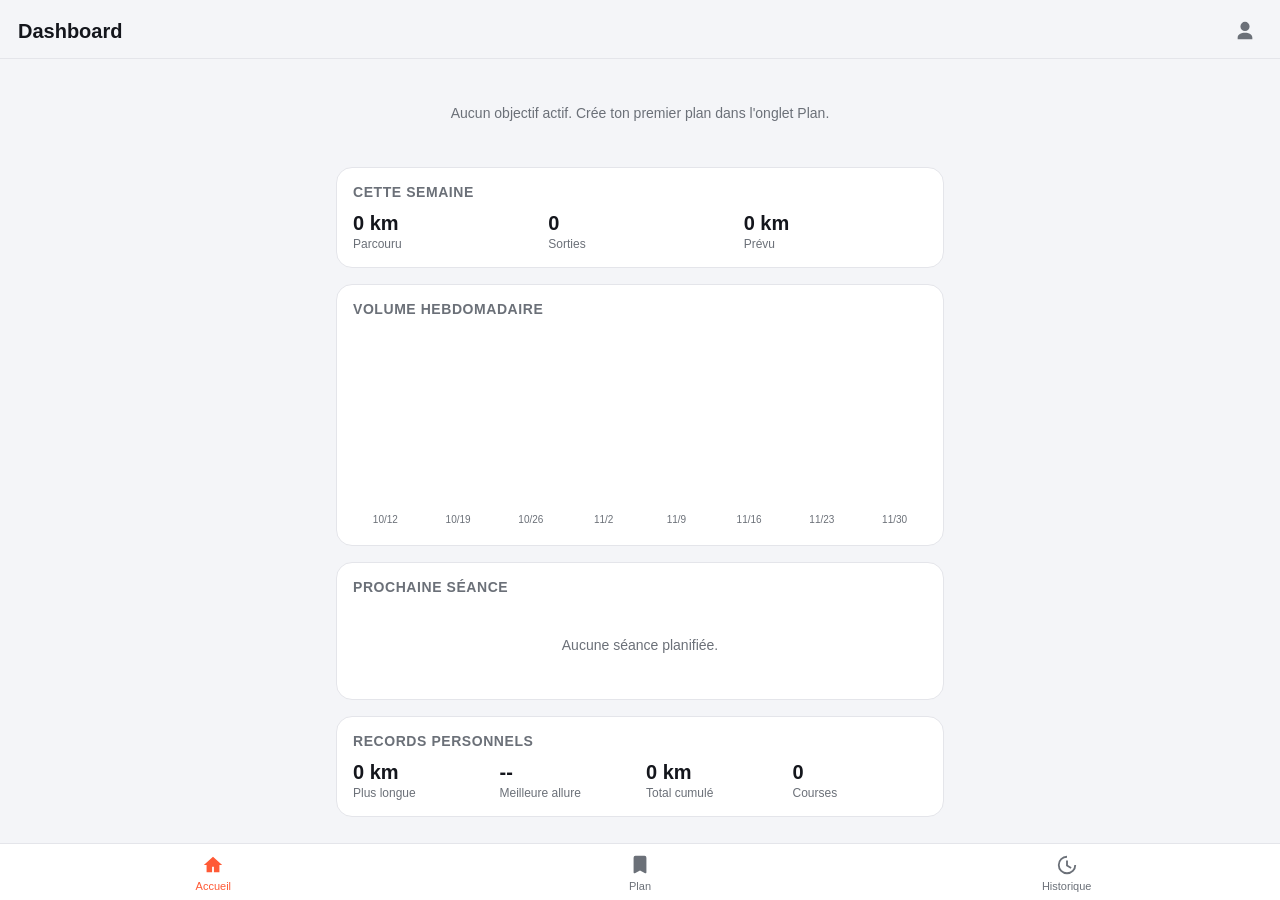
==== running/index.html @ a2e4e233 "Switch pace zones to Zone 1-5, safer periodization, Paris cues Rename the E/M/T/I/R pace labels to a" ====
<!DOCTYPE html>
<html lang="fr">
<head>
<meta charset="UTF-8">
<meta name="viewport" content="width=device-width, initial-scale=1, viewport-fit=cover">
<title>RunPlan</title>
<meta name="theme-color" content="#FF5A36">
<meta name="description" content="Plan d'entraînement et historique de course à pied, privé et hors ligne.">
<link rel="manifest" href="manifest.json">
<link rel="icon" href="icons/icon-192.png">
<link rel="apple-touch-icon" href="icons/icon-192.png">
<meta name="apple-mobile-web-app-capable" content="yes">
<meta name="apple-mobile-web-app-status-bar-style" content="black-translucent">
<meta name="apple-mobile-web-app-title" content="RunPlan">
<link rel="stylesheet" href="css/style.css">
</head>
<body>

<header class="topbar">
  <span class="brand">
    <svg class="brand-logo" viewBox="0 0 24 24" width="22" height="22" aria-hidden="true">
      <circle cx="12" cy="12" r="9" fill="none" stroke="currentColor" stroke-width="2"></circle>
      <path d="M12 12 L12 6" stroke="currentColor" stroke-width="2" stroke-linecap="round"></path>
      <path d="M12 12 L16.5 9.5" stroke="currentColor" stroke-width="2" stroke-linecap="round"></path>
    </svg>
    RunPlan
  </span>
  <h1 id="view-title">Dashboard</h1>
  <button class="icon-btn" id="btn-profile" aria-label="Mon profil coureur">
    <svg viewBox="0 0 24 24" width="22" height="22"><path fill="currentColor" d="M12 12a5 5 0 1 0 0-10 5 5 0 0 0 0 10zm0 2c-4.4 0-8 2.2-8 5v2h16v-2c0-2.8-3.6-5-8-5z"/></svg>
  </button>
</header>

<main id="app">

  <!-- DASHBOARD -->
  <section class="view" id="view-dashboard" data-view="dashboard">
    <div class="card-grid" id="goals-countdown"></div>

    <div class="card">
      <h2>Cette semaine</h2>
      <div class="stat-row" id="week-stats"></div>
    </div>

    <div class="card">
      <h2>Volume hebdomadaire</h2>
      <canvas id="week-chart" width="600" height="220" role="img" aria-label="Graphique du volume de course des 8 dernières semaines"></canvas>
    </div>

    <div class="card">
      <h2>Prochaine séance</h2>
      <div id="next-session">Aucune séance planifiée.</div>
    </div>

    <div class="card">
      <h2>Records personnels</h2>
      <div class="stat-row" id="personal-records"></div>
    </div>
  </section>

  <!-- PLAN -->
  <section class="view" id="view-plan" data-view="plan" hidden>
    <div class="section-actions">
      <button class="btn btn-primary" id="btn-new-goal">+ Nouvel objectif</button>
    </div>
    <div id="goals-list"></div>
  </section>

  <!-- HISTORIQUE -->
  <section class="view" id="view-history" data-view="history" hidden>
    <div class="card">
      <h2>Statistiques globales</h2>
      <div class="stat-row" id="global-stats"></div>
    </div>
    <div class="section-actions">
      <button class="btn btn-primary" id="btn-new-run">+ Ajouter une course</button>
    </div>
    <div id="runs-list"></div>
  </section>

</main>

<nav class="tabbar">
  <button class="tab-btn active" data-view="dashboard" aria-label="Dashboard">
    <svg viewBox="0 0 24 24" width="22" height="22"><path fill="currentColor" d="M12 3 2 12h3v8h6v-6h2v6h6v-8h3z"/></svg>
    <span>Accueil</span>
  </button>
  <button class="tab-btn" data-view="plan" aria-label="Plan d'entraînement">
    <svg viewBox="0 0 24 24" width="22" height="22"><path fill="currentColor" d="M7 2h10a2 2 0 0 1 2 2v16a1 1 0 0 1-1.45.9L12 18l-5.55 2.9A1 1 0 0 1 5 20V4a2 2 0 0 1 2-2z"/></svg>
    <span>Plan</span>
  </button>
  <button class="tab-btn" data-view="history" aria-label="Historique">
    <svg viewBox="0 0 24 24" width="22" height="22"><path fill="currentColor" d="M12 2a10 10 0 1 0 10 10h-2a8 8 0 1 1-8-8V2z"/><path fill="currentColor" d="M12 3v2a7 7 0 1 1-7 7H3a9 9 0 1 0 9-9z" opacity="0"/><path fill="currentColor" d="M13 7h-2v6l5 3 1-1.6-4-2.4z"/></svg>
    <span>Historique</span>
  </button>
</nav>

<!-- GOAL FORM DIALOG -->
<dialog id="dlg-goal">
  <form method="dialog" id="form-goal" class="dlg-form">
    <h2>Nouvel objectif</h2>
    <label>Nom de l'objectif
      <input type="text" id="goal-name" placeholder="Ex: 10km de la ville" required>
    </label>
    <label>Type de course
      <select id="goal-sport">
        <option value="route">Route</option>
        <option value="trail">Trail</option>
      </select>
    </label>
    <label>Distance de la course (km)
      <input type="number" id="goal-distance" min="1" step="any" required>
    </label>
    <div class="field-group" id="goal-trail-fields" hidden>
      <label>D+ dénivelé positif (m)
        <input type="number" id="goal-elevation-gain" min="0" step="1">
      </label>
      <label>D- dénivelé négatif (m, optionnel)
        <input type="number" id="goal-elevation-loss" min="0" step="1">
      </label>
    </div>
    <label>Date de la course
      <input type="date" id="goal-date" required>
    </label>
    <label>Temps objectif (optionnel)
      <input type="text" id="goal-target-time" placeholder="hh:mm:ss ou mm:ss">
    </label>
    <label>Séances par semaine
      <select id="goal-sessions">
        <option value="1">1</option>
        <option value="2">2</option>
        <option value="3" selected>3</option>
      </select>
    </label>
    <div class="dlg-actions">
      <button type="button" class="btn btn-ghost" data-close>Annuler</button>
      <button type="submit" class="btn btn-primary">Créer le plan</button>
    </div>
  </form>
</dialog>

<!-- SESSION DONE FORM DIALOG -->
<dialog id="dlg-session-done">
  <form method="dialog" id="form-session-done" class="dlg-form">
    <h2>Séance réalisée</h2>
    <p class="dlg-hint" id="session-done-target"></p>
    <input type="hidden" id="done-session-id">
    <label>Distance réelle (km)
      <input type="number" id="done-distance" min="0" step="any" required>
    </label>
    <label>Durée réelle (minutes)
      <input type="number" id="done-duration" min="0" step="1" required>
    </label>
    <label>Notes (optionnel)
      <textarea id="done-notes" rows="2"></textarea>
    </label>
    <div class="dlg-actions">
      <button type="button" class="btn btn-ghost" data-close>Annuler</button>
      <button type="submit" class="btn btn-primary">Enregistrer</button>
    </div>
  </form>
</dialog>

<!-- RUN FORM DIALOG -->
<dialog id="dlg-run">
  <form method="dialog" id="form-run" class="dlg-form">
    <h2 id="run-dlg-title">Ajouter une course</h2>
    <input type="hidden" id="run-id">
    <label>Date
      <input type="date" id="run-date" required>
    </label>
    <label>Type de séance
      <select id="run-type">
        <option>Endurance fondamentale</option>
        <option>Fractionné</option>
        <option>Seuil</option>
        <option>Côtes</option>
        <option>Sortie longue</option>
        <option>Activation</option>
        <option>Récupération</option>
        <option>Course</option>
      </select>
    </label>
    <label>Distance (km)
      <input type="number" id="run-distance" min="0" step="any" required>
    </label>
    <label>Durée (minutes)
      <input type="number" id="run-duration" min="0" step="1" required>
    </label>
    <label>Dénivelé (m, optionnel)
      <input type="number" id="run-elevation" min="0" step="1">
    </label>
    <label class="checkbox-label" id="run-ref-row" hidden>
      <input type="checkbox" id="run-is-ref" checked>
      <span id="run-ref-label">Utiliser comme nouveau temps de référence</span>
    </label>
    <label>Notes (optionnel)
      <textarea id="run-notes" rows="2"></textarea>
    </label>
    <div class="dlg-actions">
      <button type="button" class="btn btn-danger" id="btn-delete-run" hidden>Supprimer</button>
      <button type="button" class="btn btn-ghost" data-close>Annuler</button>
      <button type="submit" class="btn btn-primary">Enregistrer</button>
    </div>
  </form>
</dialog>

<!-- PROFILE DIALOG -->
<dialog id="dlg-profile">
  <form method="dialog" id="form-profile" class="dlg-form">
    <h2>Mon profil coureur</h2>
    <p class="dlg-hint">Tes temps de référence servent à calculer tes allures d'entraînement (méthode équivalence de performance).</p>
    <label>1 km
      <input type="text" id="ref-1k" placeholder="mm:ss">
    </label>
    <label>5 km
      <input type="text" id="ref-5k" placeholder="mm:ss">
    </label>
    <label>10 km
      <input type="text" id="ref-10k" placeholder="mm:ss">
    </label>
    <label>Semi-marathon
      <input type="text" id="ref-semi" placeholder="hh:mm:ss">
    </label>

    <div id="zones-computed" class="zones-grid"></div>

    <label class="checkbox-label">
      <input type="checkbox" id="zones-manual-toggle">
      Définir mes allures manuellement
    </label>

    <div class="field-group" id="zones-manual-fields" hidden>
      <label>Zone 1 · Récupération
        <input type="text" id="zone-1" placeholder="mm:ss/km">
      </label>
      <label>Zone 2 · Fondamentale
        <input type="text" id="zone-2" placeholder="mm:ss/km">
      </label>
      <label>Zone 3 · Marathon / Tempo
        <input type="text" id="zone-3" placeholder="mm:ss/km">
      </label>
      <label>Zone 4 · Seuil
        <input type="text" id="zone-4" placeholder="mm:ss/km">
      </label>
      <label>Zone 5 · VMA / Intervalle
        <input type="text" id="zone-5" placeholder="mm:ss/km">
      </label>
      <label>Vitesse (allure 1km, optionnel)
        <input type="text" id="zone-speed" placeholder="mm:ss/km">
      </label>
    </div>

    <div class="dlg-actions">
      <button type="button" class="btn btn-ghost" data-close>Annuler</button>
      <button type="submit" class="btn btn-primary">Enregistrer</button>
    </div>
  </form>
</dialog>

<script src="js/app.js"></script>
</body>
</html>
---- running/css/style.css ----
:root {
  --accent-1: #FF5A36;
  --accent-2: #F72585;
  --accent-grad: linear-gradient(135deg, var(--accent-1), var(--accent-2));
  --bg: #f4f5f8;
  --bg-elevated: #ffffff;
  --text: #14161c;
  --text-muted: #6b7078;
  --border: #e4e5ea;
  --danger: #e5484d;
  --success: #2fb36a;
  --radius: 16px;
  --safe-bottom: env(safe-area-inset-bottom, 0px);
}

@media (prefers-color-scheme: dark) {
  :root {
    --bg: #111318;
    --bg-elevated: #1b1e26;
    --text: #f2f3f5;
    --text-muted: #9298a5;
    --border: #2a2d37;
  }
}

* { box-sizing: border-box; }

html, body {
  margin: 0;
  padding: 0;
  background: var(--bg);
  color: var(--text);
  font-family: -apple-system, BlinkMacSystemFont, "Segoe UI", Roboto, Helvetica, Arial, sans-serif;
  -webkit-tap-highlight-color: transparent;
}

body {
  padding-bottom: calc(64px + var(--safe-bottom));
  min-height: 100vh;
}

h1, h2, h3 { margin: 0; }

.topbar {
  position: sticky;
  top: 0;
  z-index: 5;
  display: flex;
  align-items: center;
  gap: 10px;
  padding: 14px 18px calc(10px + env(safe-area-inset-top, 0px));
  padding-top: max(14px, env(safe-area-inset-top, 0px));
  background: var(--bg);
  border-bottom: 1px solid var(--border);
}

.topbar .brand {
  display: none;
}

.topbar h1 {
  font-size: 20px;
  font-weight: 700;
}

.topbar .brand-logo { display: none; }

.icon-btn {
  margin-left: auto;
  background: none;
  border: none;
  color: var(--text-muted);
  cursor: pointer;
  padding: 6px;
  display: flex;
}

#app {
  max-width: 640px;
  margin: 0 auto;
  padding: 16px;
  display: flex;
  flex-direction: column;
  gap: 16px;
}

.view { display: flex; flex-direction: column; gap: 16px; }
.view[hidden] { display: none; }

.card {
  background: var(--bg-elevated);
  border: 1px solid var(--border);
  border-radius: var(--radius);
  padding: 16px;
}

.card h2 {
  font-size: 14px;
  text-transform: uppercase;
  letter-spacing: 0.04em;
  color: var(--text-muted);
  margin-bottom: 12px;
}

.card-grid {
  display: grid;
  grid-template-columns: 1fr;
  gap: 12px;
}

.goal-countdown {
  border-radius: var(--radius);
  padding: 16px;
  background: var(--accent-grad);
  color: #fff;
  position: relative;
  overflow: hidden;
}

.goal-countdown .g-name {
  font-weight: 700;
  font-size: 15px;
  opacity: 0.95;
}

.goal-countdown .g-days {
  font-size: 34px;
  font-weight: 800;
  line-height: 1.15;
  margin-top: 4px;
}

.goal-countdown .g-meta {
  font-size: 13px;
  opacity: 0.85;
  margin-top: 4px;
}

.stat-row {
  display: grid;
  grid-template-columns: repeat(auto-fit, minmax(90px, 1fr));
  gap: 12px;
}

.stat {
  display: flex;
  flex-direction: column;
  gap: 2px;
}

.stat .stat-value {
  font-size: 20px;
  font-weight: 700;
}

.stat .stat-label {
  font-size: 12px;
  color: var(--text-muted);
}

#week-chart {
  width: 100%;
  height: auto;
  display: block;
}

.section-actions {
  display: flex;
  justify-content: flex-end;
}

.btn {
  border: none;
  border-radius: 999px;
  padding: 10px 18px;
  font-size: 14px;
  font-weight: 600;
  cursor: pointer;
  font-family: inherit;
}

.btn-primary {
  background: var(--accent-grad);
  color: #fff;
}

.btn-ghost {
  background: transparent;
  color: var(--text-muted);
}

.btn-danger {
  background: transparent;
  color: var(--danger);
  margin-right: auto;
}

.btn-small {
  padding: 6px 12px;
  font-size: 13px;
}

.tabbar {
  position: fixed;
  left: 0;
  right: 0;
  bottom: 0;
  z-index: 10;
  display: flex;
  background: var(--bg-elevated);
  border-top: 1px solid var(--border);
  padding-bottom: var(--safe-bottom);
}

.tab-btn {
  flex: 1;
  display: flex;
  flex-direction: column;
  align-items: center;
  gap: 4px;
  padding: 10px 0 8px;
  background: none;
  border: none;
  color: var(--text-muted);
  font-family: inherit;
  font-size: 11px;
  cursor: pointer;
}

.tab-btn.active {
  color: var(--accent-1);
}

/* Goal cards in Plan view */
.goal-card {
  background: var(--bg-elevated);
  border: 1px solid var(--border);
  border-radius: var(--radius);
  padding: 16px;
  margin-bottom: 14px;
}

.goal-card-head {
  display: flex;
  justify-content: space-between;
  align-items: flex-start;
  gap: 8px;
}

.goal-card-head h3 { font-size: 16px; display: inline; }
.goal-card-head .g-sub { font-size: 13px; color: var(--text-muted); margin-top: 4px; }

.sport-badge {
  display: inline-block;
  font-size: 11px;
  font-weight: 700;
  padding: 2px 8px;
  border-radius: 999px;
  vertical-align: middle;
  margin-left: 6px;
}
.sport-badge.route { background: rgba(255, 90, 54, 0.15); color: var(--accent-1); }
.sport-badge.trail { background: rgba(47, 179, 106, 0.15); color: var(--success); }

.goal-warning {
  background: rgba(229, 72, 77, 0.12);
  color: var(--danger);
  padding: 8px 12px;
  border-radius: 10px;
  font-size: 13px;
  margin-top: 12px;
}

.session-detail {
  font-size: 12px;
  color: var(--text-muted);
  margin-top: 4px;
  line-height: 1.45;
}

.week-block {
  margin-top: 14px;
  border-top: 1px solid var(--border);
  padding-top: 10px;
}

.week-block h4 {
  font-size: 12px;
  color: var(--text-muted);
  text-transform: uppercase;
  letter-spacing: 0.04em;
  margin: 0 0 8px;
}

.session-item {
  display: flex;
  align-items: center;
  gap: 10px;
  padding: 10px 0;
  border-bottom: 1px solid var(--border);
}

.session-item:last-child { border-bottom: none; }

.session-check {
  width: 26px;
  height: 26px;
  min-width: 26px;
  border-radius: 50%;
  border: 2px solid var(--border);
  background: none;
  cursor: pointer;
  display: flex;
  align-items: center;
  justify-content: center;
  color: transparent;
  font-size: 14px;
}

.session-check.done {
  background: var(--success);
  border-color: var(--success);
  color: #fff;
}

.session-check.overdue {
  border-color: var(--danger);
}

.session-body { flex: 1; min-width: 0; }

.session-type {
  font-weight: 600;
  font-size: 14px;
}

.session-meta {
  font-size: 12px;
  color: var(--text-muted);
}

.session-delta {
  font-size: 12px;
  margin-top: 2px;
}

.session-delta.pos { color: var(--success); }
.session-delta.neg { color: var(--danger); }

/* Runs list */
.run-item {
  background: var(--bg-elevated);
  border: 1px solid var(--border);
  border-radius: var(--radius);
  padding: 14px 16px;
  margin-bottom: 10px;
  display: flex;
  justify-content: space-between;
  align-items: center;
  gap: 10px;
  cursor: pointer;
}

.run-item .r-left .r-type { font-weight: 600; font-size: 14px; }
.run-item .r-left .r-date { font-size: 12px; color: var(--text-muted); }
.run-item .r-right { text-align: right; }
.run-item .r-right .r-distance { font-weight: 700; }
.run-item .r-right .r-pace { font-size: 12px; color: var(--text-muted); }

.empty-state {
  text-align: center;
  color: var(--text-muted);
  padding: 30px 10px;
  font-size: 14px;
}

/* Dialogs */
dialog {
  border: none;
  border-radius: var(--radius) var(--radius) 0 0;
  padding: 0;
  width: 100%;
  max-width: 480px;
  margin: auto auto 0;
  background: var(--bg-elevated);
  color: var(--text);
}

dialog::backdrop {
  background: rgba(0,0,0,0.5);
}

@media (min-width: 560px) {
  dialog {
    border-radius: var(--radius);
    margin: auto;
  }
}

.dlg-form {
  display: flex;
  flex-direction: column;
  gap: 12px;
  padding: 20px;
  padding-bottom: calc(20px + var(--safe-bottom));
  max-height: 85vh;
  overflow-y: auto;
}

.dlg-form label {
  display: flex;
  flex-direction: column;
  gap: 6px;
  font-size: 13px;
  color: var(--text-muted);
}

.dlg-form input, .dlg-form select, .dlg-form textarea {
  font-family: inherit;
  font-size: 15px;
  padding: 10px 12px;
  border-radius: 10px;
  border: 1px solid var(--border);
  background: var(--bg);
  color: var(--text);
}

.dlg-hint {
  font-size: 13px;
  color: var(--text-muted);
  margin: -6px 0 0;
}

.field-group {
  display: flex;
  flex-direction: column;
  gap: 12px;
}

.zones-grid {
  display: flex;
  flex-direction: column;
  gap: 6px;
  background: var(--bg);
  border: 1px solid var(--border);
  border-radius: 10px;
  padding: 10px 12px;
}

.zone-row {
  display: flex;
  justify-content: space-between;
  font-size: 13px;
}

.zone-row strong { color: var(--accent-1); }

.checkbox-label {
  flex-direction: row !important;
  align-items: center;
  gap: 8px !important;
  font-size: 14px !important;
  color: var(--text) !important;
}

.checkbox-label input { width: auto; }

.dlg-actions {
  display: flex;
  gap: 10px;
  justify-content: flex-end;
  margin-top: 6px;
}
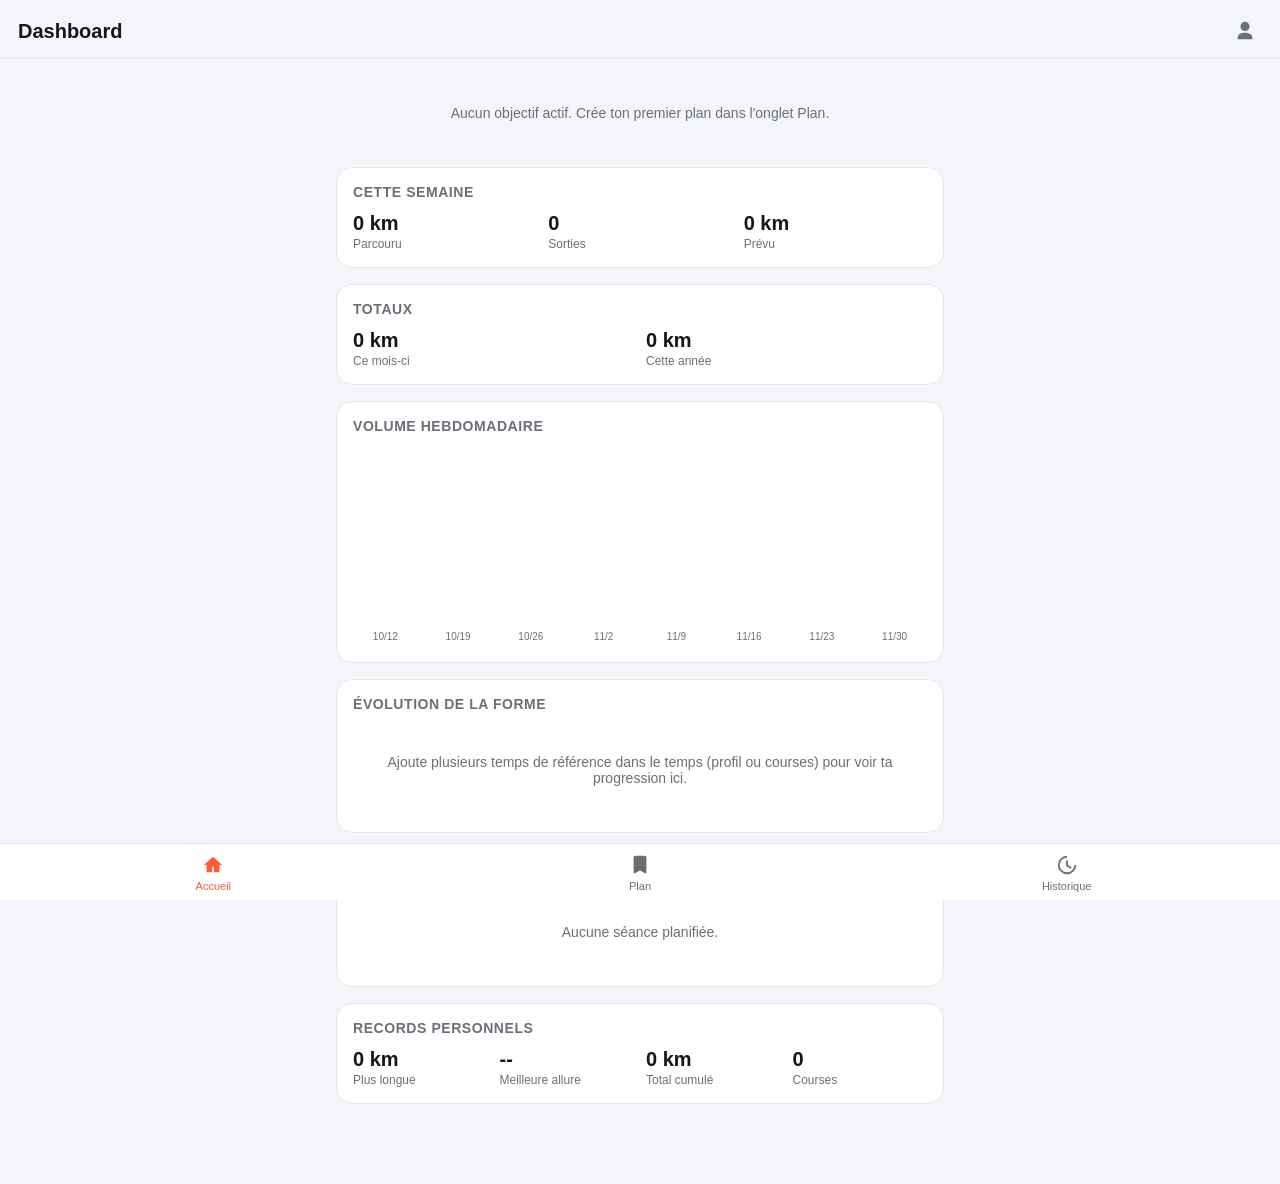
==== commit 5e873613: "Overhaul dashboard, add runner level to periodization Dashboard: each active goal now shows a progre" ====
--- a/running/index.html
+++ b/running/index.html
@@ -43,13 +43,24 @@
     </div>
 
     <div class="card">
+      <h2>Totaux</h2>
+      <div class="stat-row" id="totals-stats"></div>
+    </div>
+
+    <div class="card">
       <h2>Volume hebdomadaire</h2>
       <canvas id="week-chart" width="600" height="220" role="img" aria-label="Graphique du volume de course des 8 dernières semaines"></canvas>
     </div>
 
     <div class="card">
-      <h2>Prochaine séance</h2>
-      <div id="next-session">Aucune séance planifiée.</div>
+      <h2>Évolution de la forme</h2>
+      <canvas id="trend-chart" width="600" height="160" role="img" aria-label="Évolution de l'allure seuil dans le temps"></canvas>
+      <div id="trend-empty" class="empty-state" hidden>Ajoute plusieurs temps de référence dans le temps (profil ou courses) pour voir ta progression ici.</div>
+    </div>
+
+    <div class="card">
+      <h2>Semaine à venir</h2>
+      <div id="upcoming-week">Aucune séance planifiée.</div>
     </div>
 
     <div class="card">
@@ -209,6 +220,14 @@
 <dialog id="dlg-profile">
   <form method="dialog" id="form-profile" class="dlg-form">
     <h2>Mon profil coureur</h2>
+    <label>Niveau
+      <select id="profile-level">
+        <option value="debutant">Débutant</option>
+        <option value="intermediaire" selected>Intermédiaire</option>
+        <option value="confirme">Confirmé</option>
+      </select>
+    </label>
+    <p class="dlg-hint">Ton niveau ajuste la prudence de la progression (hausse de volume, fréquence des semaines de récupération, plafond de la plus longue sortie).</p>
     <p class="dlg-hint">Tes temps de référence servent à calculer tes allures d'entraînement (méthode équivalence de performance).</p>
     <label>1 km
       <input type="text" id="ref-1k" placeholder="mm:ss">
--- a/running/css/style.css
+++ b/running/css/style.css
@@ -158,10 +158,27 @@
   color: var(--text-muted);
 }
 
-#week-chart {
+#week-chart, #trend-chart {
   width: 100%;
   height: auto;
   display: block;
+}
+#trend-chart[hidden] {
+  display: none;
+}
+
+.goal-progress-bar {
+  height: 6px;
+  border-radius: 999px;
+  background: rgba(255, 255, 255, 0.3);
+  overflow: hidden;
+  margin-top: 10px;
+}
+
+.goal-progress-fill {
+  height: 100%;
+  background: #fff;
+  border-radius: 999px;
 }
 
 .section-actions {
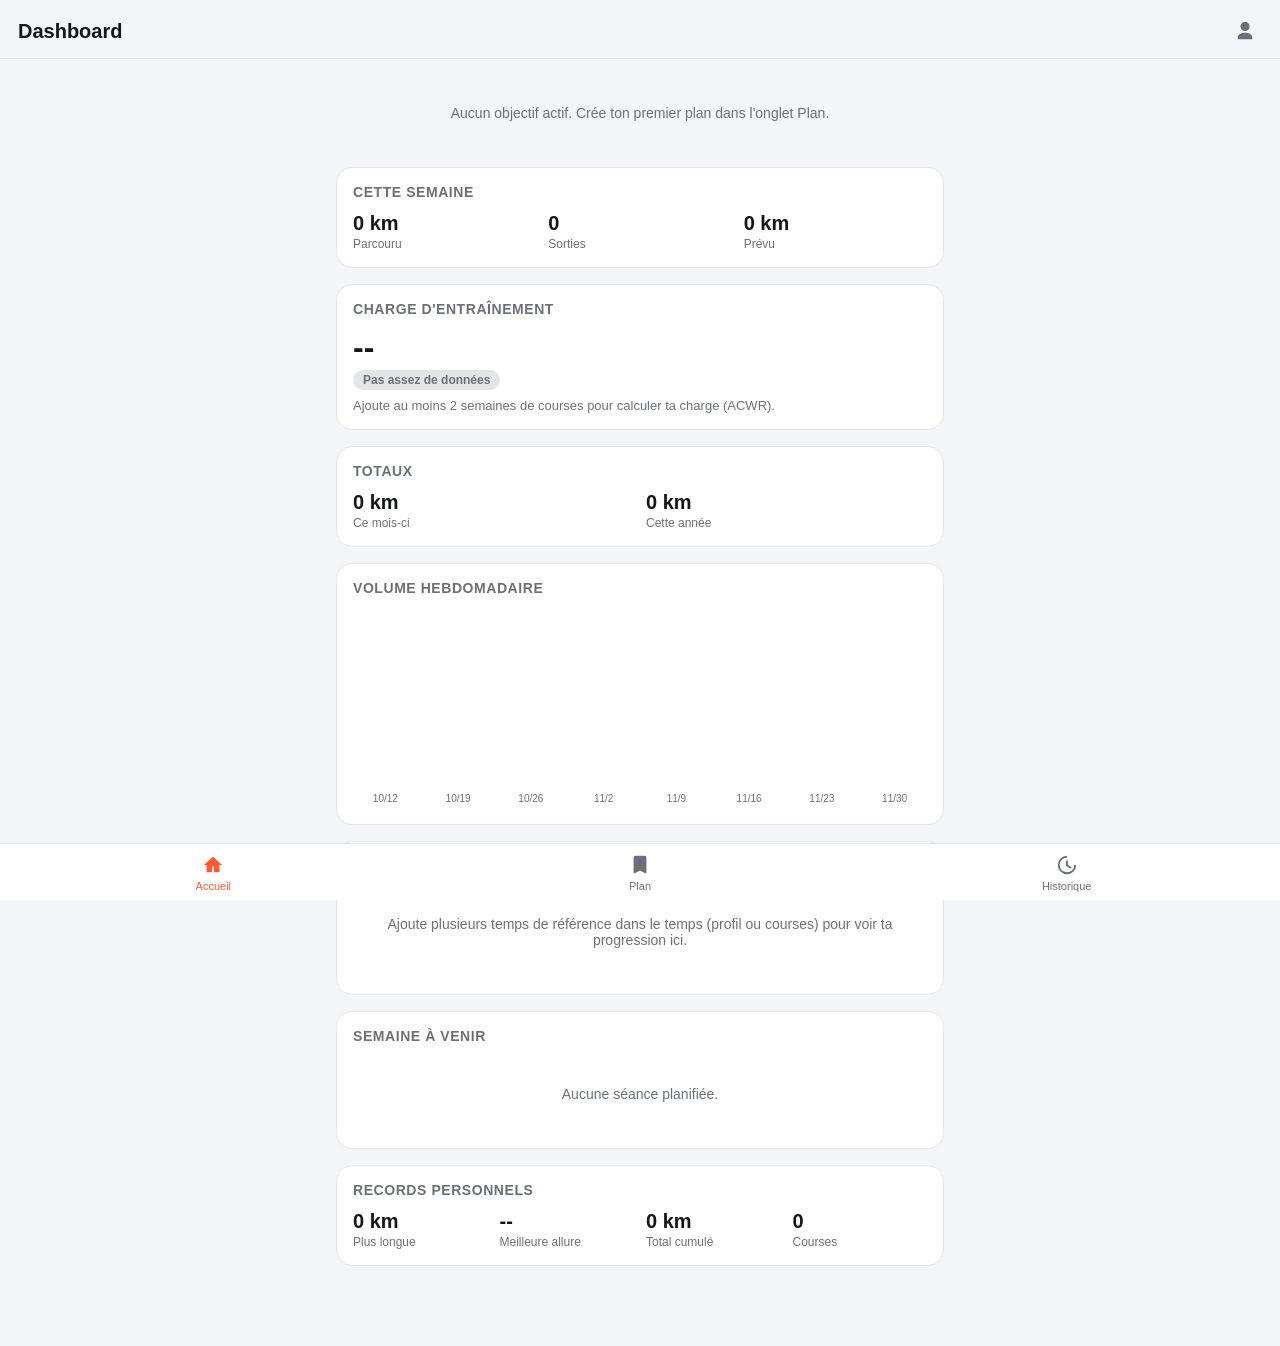
==== commit 383dc504: "Rebuild plan generator around real periodization methodology Replaces the flat progressive-plus-tape" ====
--- a/running/index.html
+++ b/running/index.html
@@ -43,6 +43,11 @@
     </div>
 
     <div class="card">
+      <h2>Charge d'entraînement</h2>
+      <div id="acwr-display"></div>
+    </div>
+
+    <div class="card">
       <h2>Totaux</h2>
       <div class="stat-row" id="totals-stats"></div>
     </div>
@@ -183,8 +188,11 @@
     <label>Type de séance
       <select id="run-type">
         <option>Endurance fondamentale</option>
+        <option>VMA courte</option>
+        <option>VMA longue</option>
         <option>Fractionné</option>
         <option>Seuil</option>
+        <option>Allure spécifique</option>
         <option>Côtes</option>
         <option>Sortie longue</option>
         <option>Activation</option>
--- a/running/css/style.css
+++ b/running/css/style.css
@@ -279,6 +279,26 @@
 .sport-badge.route { background: rgba(255, 90, 54, 0.15); color: var(--accent-1); }
 .sport-badge.trail { background: rgba(47, 179, 106, 0.15); color: var(--success); }
 
+.acwr-value {
+  font-size: 32px;
+  font-weight: 800;
+}
+
+.acwr-status {
+  display: inline-block;
+  font-size: 12px;
+  font-weight: 700;
+  padding: 3px 10px;
+  border-radius: 999px;
+  margin-top: 4px;
+}
+
+.acwr-insuffisant { background: rgba(107, 114, 128, 0.18); color: var(--text-muted); }
+.acwr-sous-charge { background: rgba(59, 130, 246, 0.15); color: #3b82f6; }
+.acwr-optimale { background: rgba(47, 179, 106, 0.15); color: var(--success); }
+.acwr-vigilance { background: rgba(255, 159, 28, 0.18); color: #d97706; }
+.acwr-risque { background: rgba(229, 72, 77, 0.15); color: var(--danger); }
+
 .goal-warning {
   background: rgba(229, 72, 77, 0.12);
   color: var(--danger);
@@ -307,7 +327,24 @@
   text-transform: uppercase;
   letter-spacing: 0.04em;
   margin: 0 0 8px;
-}
+  display: flex;
+  align-items: center;
+  gap: 8px;
+}
+
+.phase-badge {
+  font-size: 10px;
+  font-weight: 700;
+  padding: 2px 8px;
+  border-radius: 999px;
+  text-transform: none;
+  letter-spacing: normal;
+}
+
+.phase-base { background: rgba(107, 114, 128, 0.18); color: var(--text-muted); }
+.phase-dev { background: rgba(255, 90, 54, 0.15); color: var(--accent-1); }
+.phase-peak { background: rgba(247, 37, 133, 0.15); color: var(--accent-2); }
+.phase-taper { background: rgba(47, 179, 106, 0.15); color: var(--success); }
 
 .session-item {
   display: flex;
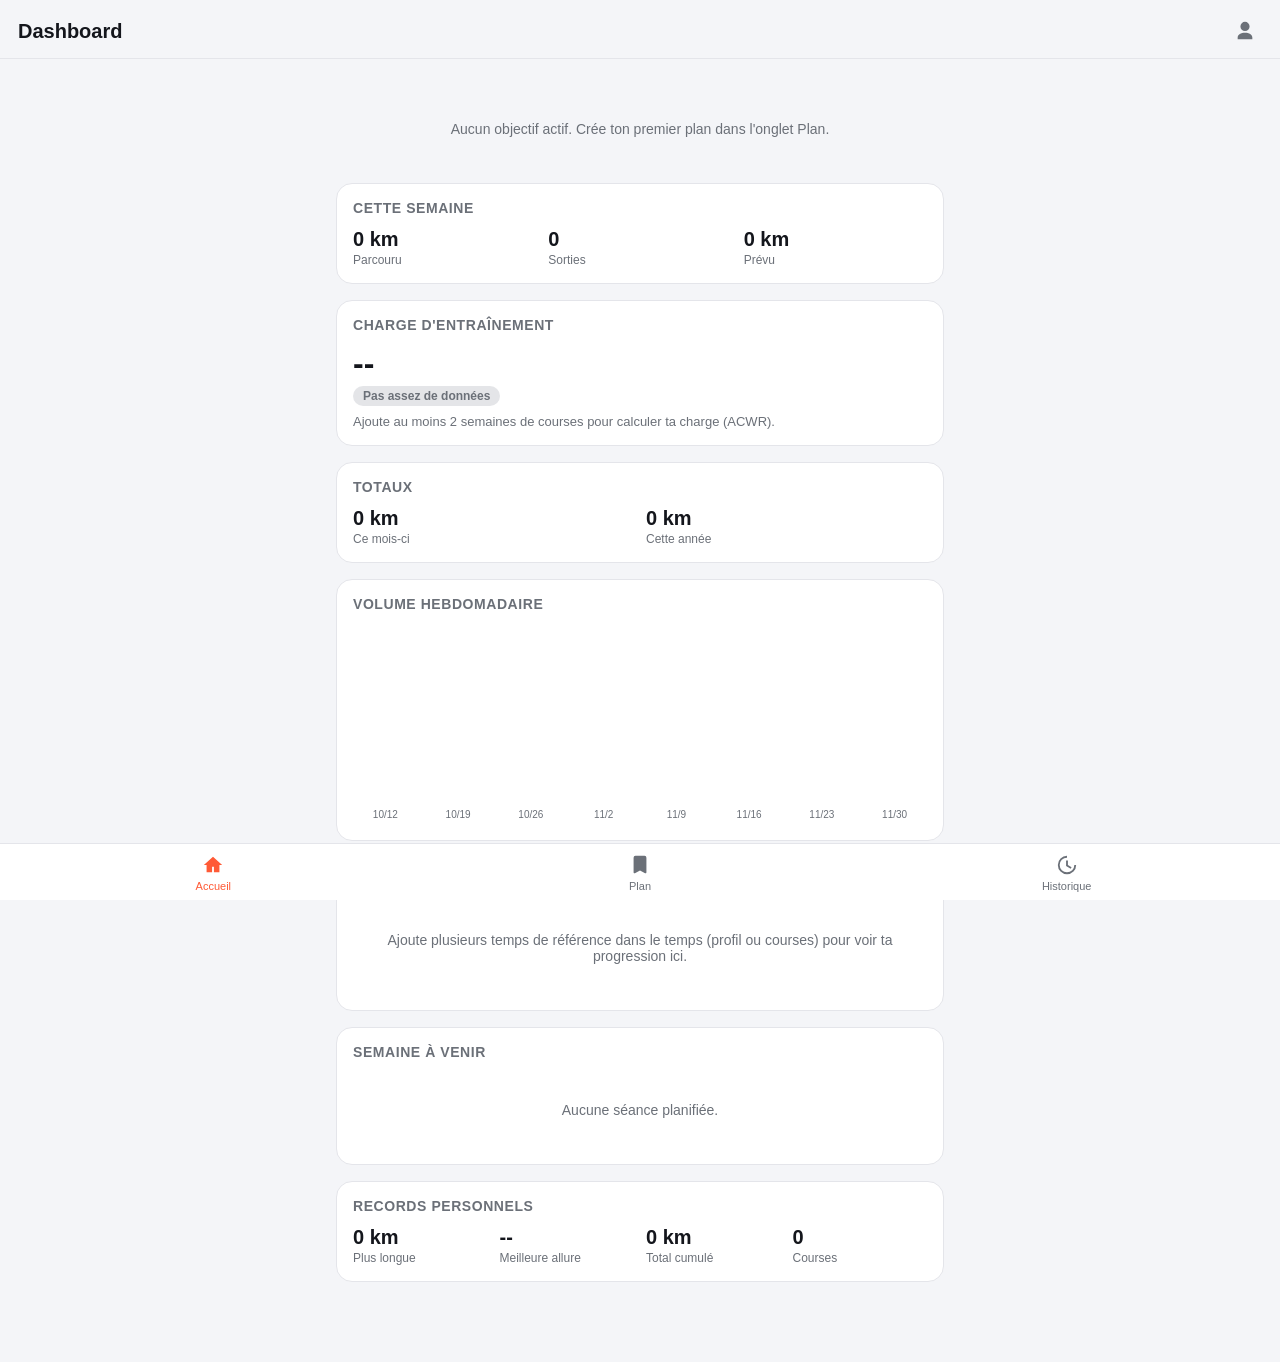
==== commit af87fada: "Let goals pick a start date and custom training days; add day-of banner Replaces the fixed "sessions" ====
--- a/running/index.html
+++ b/running/index.html
@@ -35,6 +35,7 @@
 
   <!-- DASHBOARD -->
   <section class="view" id="view-dashboard" data-view="dashboard">
+    <div id="today-banner-slot"></div>
     <div class="card-grid" id="goals-countdown"></div>
 
     <div class="card">
@@ -141,13 +142,19 @@
     <label>Temps objectif (optionnel)
       <input type="text" id="goal-target-time" placeholder="hh:mm:ss ou mm:ss">
     </label>
-    <label>Séances par semaine
-      <select id="goal-sessions">
-        <option value="1">1</option>
-        <option value="2">2</option>
-        <option value="3" selected>3</option>
-      </select>
-    </label>
+    <label>Date de début du plan
+      <input type="date" id="goal-start-date" required>
+    </label>
+    <label style="margin-bottom: -6px;">Jours d'entraînement (3 max)</label>
+    <div class="day-picker" id="day-picker">
+      <button type="button" class="day-btn" data-day="0">L</button>
+      <button type="button" class="day-btn" data-day="1">M</button>
+      <button type="button" class="day-btn" data-day="2">M</button>
+      <button type="button" class="day-btn" data-day="3">J</button>
+      <button type="button" class="day-btn" data-day="4">V</button>
+      <button type="button" class="day-btn" data-day="5">S</button>
+      <button type="button" class="day-btn" data-day="6">D</button>
+    </div>
     <div class="dlg-actions">
       <button type="button" class="btn btn-ghost" data-close>Annuler</button>
       <button type="submit" class="btn btn-primary">Créer le plan</button>
--- a/running/css/style.css
+++ b/running/css/style.css
@@ -485,6 +485,45 @@
   margin: -6px 0 0;
 }
 
+.day-picker {
+  display: flex;
+  gap: 6px;
+}
+
+.day-btn {
+  flex: 1;
+  padding: 10px 0;
+  text-align: center;
+  border-radius: 10px;
+  border: 1px solid var(--border);
+  background: var(--bg);
+  color: var(--text);
+  font-size: 13px;
+  font-weight: 700;
+  font-family: inherit;
+  cursor: pointer;
+}
+
+.day-btn.active {
+  background: var(--accent-grad);
+  color: #fff;
+  border-color: transparent;
+}
+
+.today-banner {
+  border-radius: var(--radius);
+  padding: 14px 16px;
+  background: var(--accent-grad);
+  color: #fff;
+  display: flex;
+  align-items: center;
+  gap: 12px;
+}
+
+.today-banner .tb-icon { font-size: 24px; line-height: 1; }
+.today-banner .tb-title { font-weight: 700; font-size: 14px; }
+.today-banner .tb-meta { font-size: 12px; opacity: 0.9; margin-top: 2px; }
+
 .field-group {
   display: flex;
   flex-direction: column;
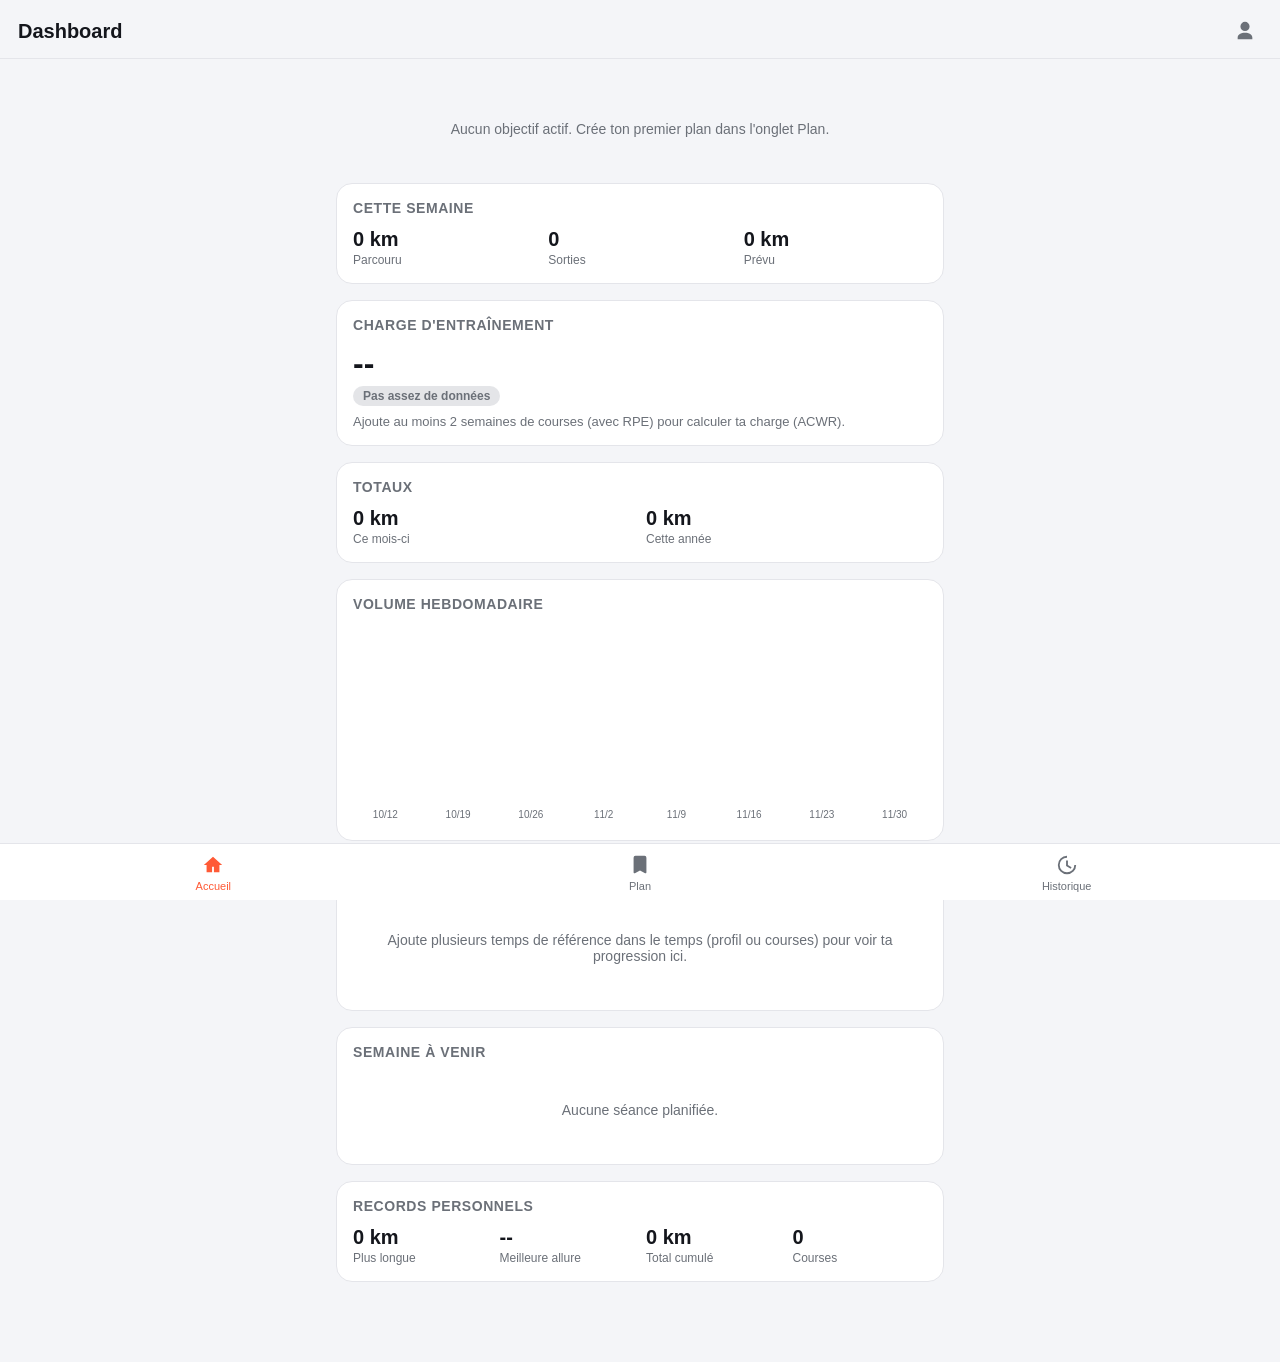
==== commit 12fdf743: "Replace coaching engine with literal VMA-based methodology spec Rewrite the plan generator to follow" ====
--- a/running/index.html
+++ b/running/index.html
@@ -174,6 +174,9 @@
     <label>Durée réelle (minutes)
       <input type="number" id="done-duration" min="0" step="1" required>
     </label>
+    <label>Ressenti d'effort RPE (1-10)
+      <input type="number" id="done-rpe" min="1" max="10" step="1" placeholder="1 = très facile, 10 = maximal">
+    </label>
     <label>Notes (optionnel)
       <textarea id="done-notes" rows="2"></textarea>
     </label>
@@ -195,13 +198,10 @@
     <label>Type de séance
       <select id="run-type">
         <option>Endurance fondamentale</option>
-        <option>VMA courte</option>
-        <option>VMA longue</option>
-        <option>Fractionné</option>
+        <option>VMA</option>
         <option>Seuil</option>
-        <option>Allure spécifique</option>
+        <option>Sortie longue</option>
         <option>Côtes</option>
-        <option>Sortie longue</option>
         <option>Activation</option>
         <option>Récupération</option>
         <option>Course</option>
@@ -213,6 +213,9 @@
     <label>Durée (minutes)
       <input type="number" id="run-duration" min="0" step="1" required>
     </label>
+    <label>Ressenti d'effort RPE (1-10)
+      <input type="number" id="run-rpe" min="1" max="10" step="1" placeholder="1 = très facile, 10 = maximal">
+    </label>
     <label>Dénivelé (m, optionnel)
       <input type="number" id="run-elevation" min="0" step="1">
     </label>
@@ -235,55 +238,25 @@
 <dialog id="dlg-profile">
   <form method="dialog" id="form-profile" class="dlg-form">
     <h2>Mon profil coureur</h2>
-    <label>Niveau
-      <select id="profile-level">
-        <option value="debutant">Débutant</option>
-        <option value="intermediaire" selected>Intermédiaire</option>
-        <option value="confirme">Confirmé</option>
-      </select>
-    </label>
-    <p class="dlg-hint">Ton niveau ajuste la prudence de la progression (hausse de volume, fréquence des semaines de récupération, plafond de la plus longue sortie).</p>
-    <p class="dlg-hint">Tes temps de référence servent à calculer tes allures d'entraînement (méthode équivalence de performance).</p>
-    <label>1 km
-      <input type="text" id="ref-1k" placeholder="mm:ss">
-    </label>
-    <label>5 km
-      <input type="text" id="ref-5k" placeholder="mm:ss">
-    </label>
-    <label>10 km
-      <input type="text" id="ref-10k" placeholder="mm:ss">
-    </label>
-    <label>Semi-marathon
-      <input type="text" id="ref-semi" placeholder="hh:mm:ss">
-    </label>
-
-    <div id="zones-computed" class="zones-grid"></div>
-
-    <label class="checkbox-label">
-      <input type="checkbox" id="zones-manual-toggle">
-      Définir mes allures manuellement
-    </label>
-
-    <div class="field-group" id="zones-manual-fields" hidden>
-      <label>Zone 1 · Récupération
-        <input type="text" id="zone-1" placeholder="mm:ss/km">
-      </label>
-      <label>Zone 2 · Fondamentale
-        <input type="text" id="zone-2" placeholder="mm:ss/km">
-      </label>
-      <label>Zone 3 · Marathon / Tempo
-        <input type="text" id="zone-3" placeholder="mm:ss/km">
-      </label>
-      <label>Zone 4 · Seuil
-        <input type="text" id="zone-4" placeholder="mm:ss/km">
-      </label>
-      <label>Zone 5 · VMA / Intervalle
-        <input type="text" id="zone-5" placeholder="mm:ss/km">
-      </label>
-      <label>Vitesse (allure 1km, optionnel)
-        <input type="text" id="zone-speed" placeholder="mm:ss/km">
-      </label>
-    </div>
+    <p class="dlg-hint">Ta VMA (vitesse maximale aérobie) sert de base au calcul de toutes tes allures d'entraînement. Renseigne-la directement si tu la connais, sinon indique une performance récente pour l'estimer.</p>
+    <label>VMA connue (km/h, optionnel)
+      <input type="number" id="profile-vma" min="0" step="0.1" placeholder="Ex: 16.5">
+    </label>
+    <p class="dlg-hint">Performance récente (utilisée si la VMA n'est pas renseignée directement)</p>
+    <label>Distance (km)
+      <input type="number" id="perf-distance" min="0" step="any" placeholder="Ex: 10">
+    </label>
+    <label>Temps
+      <input type="text" id="perf-time" placeholder="hh:mm:ss ou mm:ss">
+    </label>
+    <label>Date de la performance
+      <input type="date" id="perf-date">
+    </label>
+    <label>Plus longue sortie actuelle (km)
+      <input type="number" id="profile-long-run" min="0" step="any" placeholder="Ex: 12">
+    </label>
+
+    <div id="vma-preview" class="zones-grid"></div>
 
     <div class="dlg-actions">
       <button type="button" class="btn btn-ghost" data-close>Annuler</button>
--- a/running/css/style.css
+++ b/running/css/style.css
@@ -345,6 +345,7 @@
 .phase-dev { background: rgba(255, 90, 54, 0.15); color: var(--accent-1); }
 .phase-peak { background: rgba(247, 37, 133, 0.15); color: var(--accent-2); }
 .phase-taper { background: rgba(47, 179, 106, 0.15); color: var(--success); }
+.phase-decharge { background: rgba(255, 159, 28, 0.18); color: #d97706; }
 
 .session-item {
   display: flex;
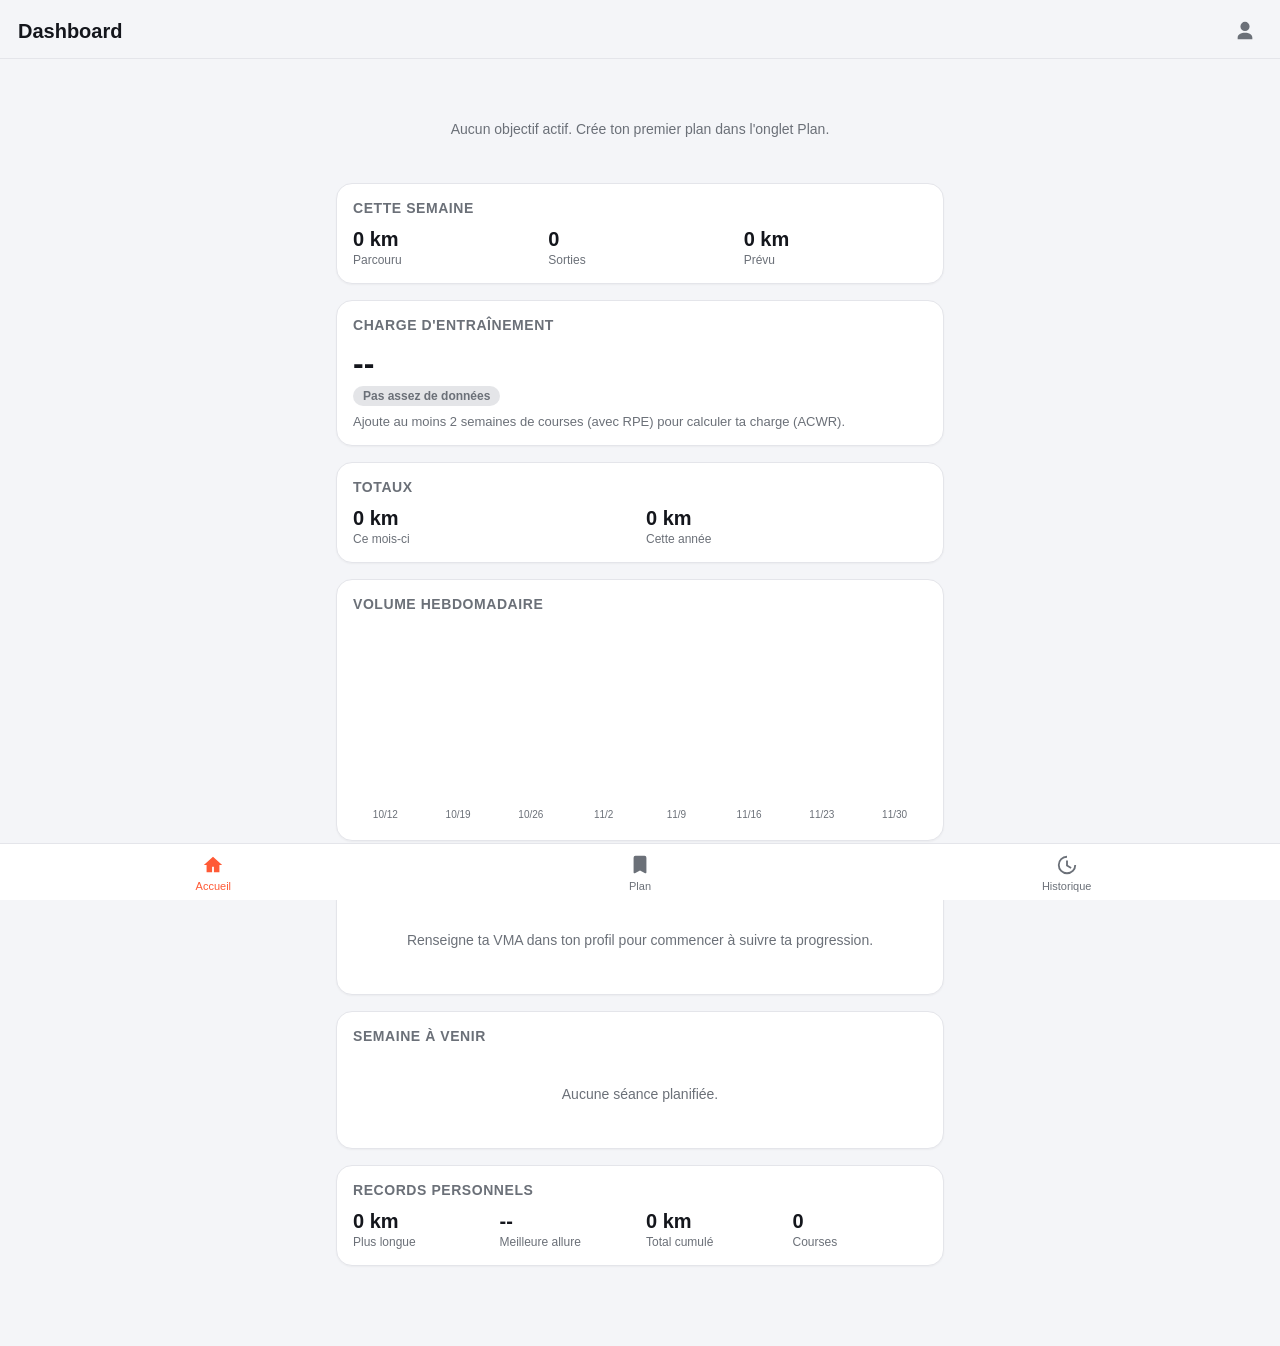
==== commit 6e70d12b: "Give the runner profile real weight in plan generation The profile only drove pace (VMA) and the lon" ====
--- a/running/index.html
+++ b/running/index.html
@@ -255,6 +255,17 @@
     <label>Plus longue sortie actuelle (km)
       <input type="number" id="profile-long-run" min="0" step="any" placeholder="Ex: 12">
     </label>
+    <label>Volume hebdomadaire actuel (km/semaine, optionnel)
+      <input type="number" id="profile-weekly-volume" min="0" step="any" placeholder="Ex: 30">
+    </label>
+    <p class="dlg-hint">Ton volume actuel calibre le volume des séances (VMA/Seuil/sortie longue) sur tout le plan. Ton niveau ajuste la vitesse de progression semaine après semaine.</p>
+    <label>Niveau
+      <select id="profile-level">
+        <option value="debutant">Débutant</option>
+        <option value="intermediaire">Intermédiaire</option>
+        <option value="confirme">Confirmé</option>
+      </select>
+    </label>
 
     <div id="vma-preview" class="zones-grid"></div>
 
--- a/running/css/style.css
+++ b/running/css/style.css
@@ -92,6 +92,7 @@
   border: 1px solid var(--border);
   border-radius: var(--radius);
   padding: 16px;
+  box-shadow: 0 1px 2px rgba(0, 0, 0, 0.04);
 }
 
 .card h2 {
@@ -194,7 +195,10 @@
   font-weight: 600;
   cursor: pointer;
   font-family: inherit;
-}
+  transition: transform 0.1s ease, opacity 0.1s ease;
+}
+
+.btn:active { transform: scale(0.96); opacity: 0.9; }
 
 .btn-primary {
   background: var(--accent-grad);
@@ -255,6 +259,7 @@
   border-radius: var(--radius);
   padding: 16px;
   margin-bottom: 14px;
+  box-shadow: 0 1px 2px rgba(0, 0, 0, 0.04);
 }
 
 .goal-card-head {
@@ -298,6 +303,32 @@
 .acwr-optimale { background: rgba(47, 179, 106, 0.15); color: var(--success); }
 .acwr-vigilance { background: rgba(255, 159, 28, 0.18); color: #d97706; }
 .acwr-risque { background: rgba(229, 72, 77, 0.15); color: var(--danger); }
+
+.acwr-gauge {
+  position: relative;
+  height: 8px;
+  border-radius: 999px;
+  margin-top: 14px;
+  background: linear-gradient(
+    90deg,
+    #3b82f6 0%, #3b82f6 40%,
+    var(--success) 40%, var(--success) 65%,
+    #d97706 65%, #d97706 75%,
+    var(--danger) 75%, var(--danger) 100%
+  );
+}
+
+.acwr-gauge-marker {
+  position: absolute;
+  top: 50%;
+  width: 14px;
+  height: 14px;
+  border-radius: 50%;
+  background: var(--bg-elevated);
+  border: 3px solid var(--text);
+  transform: translate(-50%, -50%);
+  box-shadow: 0 1px 3px rgba(0,0,0,0.3);
+}
 
 .goal-warning {
   background: rgba(229, 72, 77, 0.12);
@@ -316,21 +347,57 @@
 }
 
 .week-block {
-  margin-top: 14px;
+  margin-top: 10px;
   border-top: 1px solid var(--border);
-  padding-top: 10px;
-}
-
-.week-block h4 {
-  font-size: 12px;
+  padding-top: 4px;
+}
+
+.week-block summary {
+  list-style: none;
+  cursor: pointer;
+  padding: 10px 2px;
+  display: flex;
+  align-items: center;
+  flex-wrap: wrap;
+  gap: 8px;
+  -webkit-tap-highlight-color: transparent;
+}
+
+.week-block summary::-webkit-details-marker { display: none; }
+
+.week-block summary::after {
+  content: "";
+  width: 8px;
+  height: 8px;
+  border-right: 2px solid var(--text-muted);
+  border-bottom: 2px solid var(--text-muted);
+  transform: rotate(-45deg);
+  margin-left: auto;
+  transition: transform 0.15s ease;
+  flex-shrink: 0;
+}
+
+.week-block[open] summary::after {
+  transform: rotate(45deg);
+}
+
+.week-title {
+  font-size: 12px;
+  font-weight: 700;
   color: var(--text-muted);
   text-transform: uppercase;
   letter-spacing: 0.04em;
-  margin: 0 0 8px;
-  display: flex;
-  align-items: center;
-  gap: 8px;
-}
+}
+
+.week-preview {
+  flex-basis: 100%;
+  font-size: 12px;
+  color: var(--text-muted);
+}
+
+.week-block[open] .week-preview { display: none; }
+
+.week-sessions { padding-top: 2px; }
 
 .phase-badge {
   font-size: 10px;
@@ -351,16 +418,22 @@
   display: flex;
   align-items: center;
   gap: 10px;
-  padding: 10px 0;
+  padding: 10px 0 10px 10px;
   border-bottom: 1px solid var(--border);
+  border-left: 3px solid transparent;
 }
 
 .session-item:last-child { border-bottom: none; }
 
+.session-item.type-vma { border-left-color: var(--accent-1); }
+.session-item.type-seuil { border-left-color: var(--accent-2); }
+.session-item.type-longue { border-left-color: var(--success); }
+.session-item.type-course { border-left-color: #3b82f6; }
+
 .session-check {
-  width: 26px;
-  height: 26px;
-  min-width: 26px;
+  width: 30px;
+  height: 30px;
+  min-width: 30px;
   border-radius: 50%;
   border: 2px solid var(--border);
   background: none;
@@ -369,8 +442,11 @@
   align-items: center;
   justify-content: center;
   color: transparent;
-  font-size: 14px;
-}
+  font-size: 15px;
+  transition: transform 0.1s ease;
+}
+
+.session-check:active { transform: scale(0.9); }
 
 .session-check.done {
   background: var(--success);
@@ -414,13 +490,28 @@
   align-items: center;
   gap: 10px;
   cursor: pointer;
-}
+  box-shadow: 0 1px 2px rgba(0, 0, 0, 0.04);
+  transition: transform 0.1s ease;
+}
+
+.run-item:active { transform: scale(0.985); }
 
 .run-item .r-left .r-type { font-weight: 600; font-size: 14px; }
 .run-item .r-left .r-date { font-size: 12px; color: var(--text-muted); }
 .run-item .r-right { text-align: right; }
 .run-item .r-right .r-distance { font-weight: 700; }
 .run-item .r-right .r-pace { font-size: 12px; color: var(--text-muted); }
+
+.upcoming-goal-name {
+  font-size: 12px;
+  font-weight: 700;
+  color: var(--accent-1);
+  text-transform: uppercase;
+  letter-spacing: 0.04em;
+  margin: 14px 0 4px;
+}
+
+.upcoming-goal-name:first-child { margin-top: 0; }
 
 .empty-state {
   text-align: center;
@@ -493,6 +584,7 @@
 
 .day-btn {
   flex: 1;
+  min-height: 40px;
   padding: 10px 0;
   text-align: center;
   border-radius: 10px;
@@ -503,7 +595,10 @@
   font-weight: 700;
   font-family: inherit;
   cursor: pointer;
-}
+  transition: transform 0.1s ease;
+}
+
+.day-btn:active { transform: scale(0.94); }
 
 .day-btn.active {
   background: var(--accent-grad);
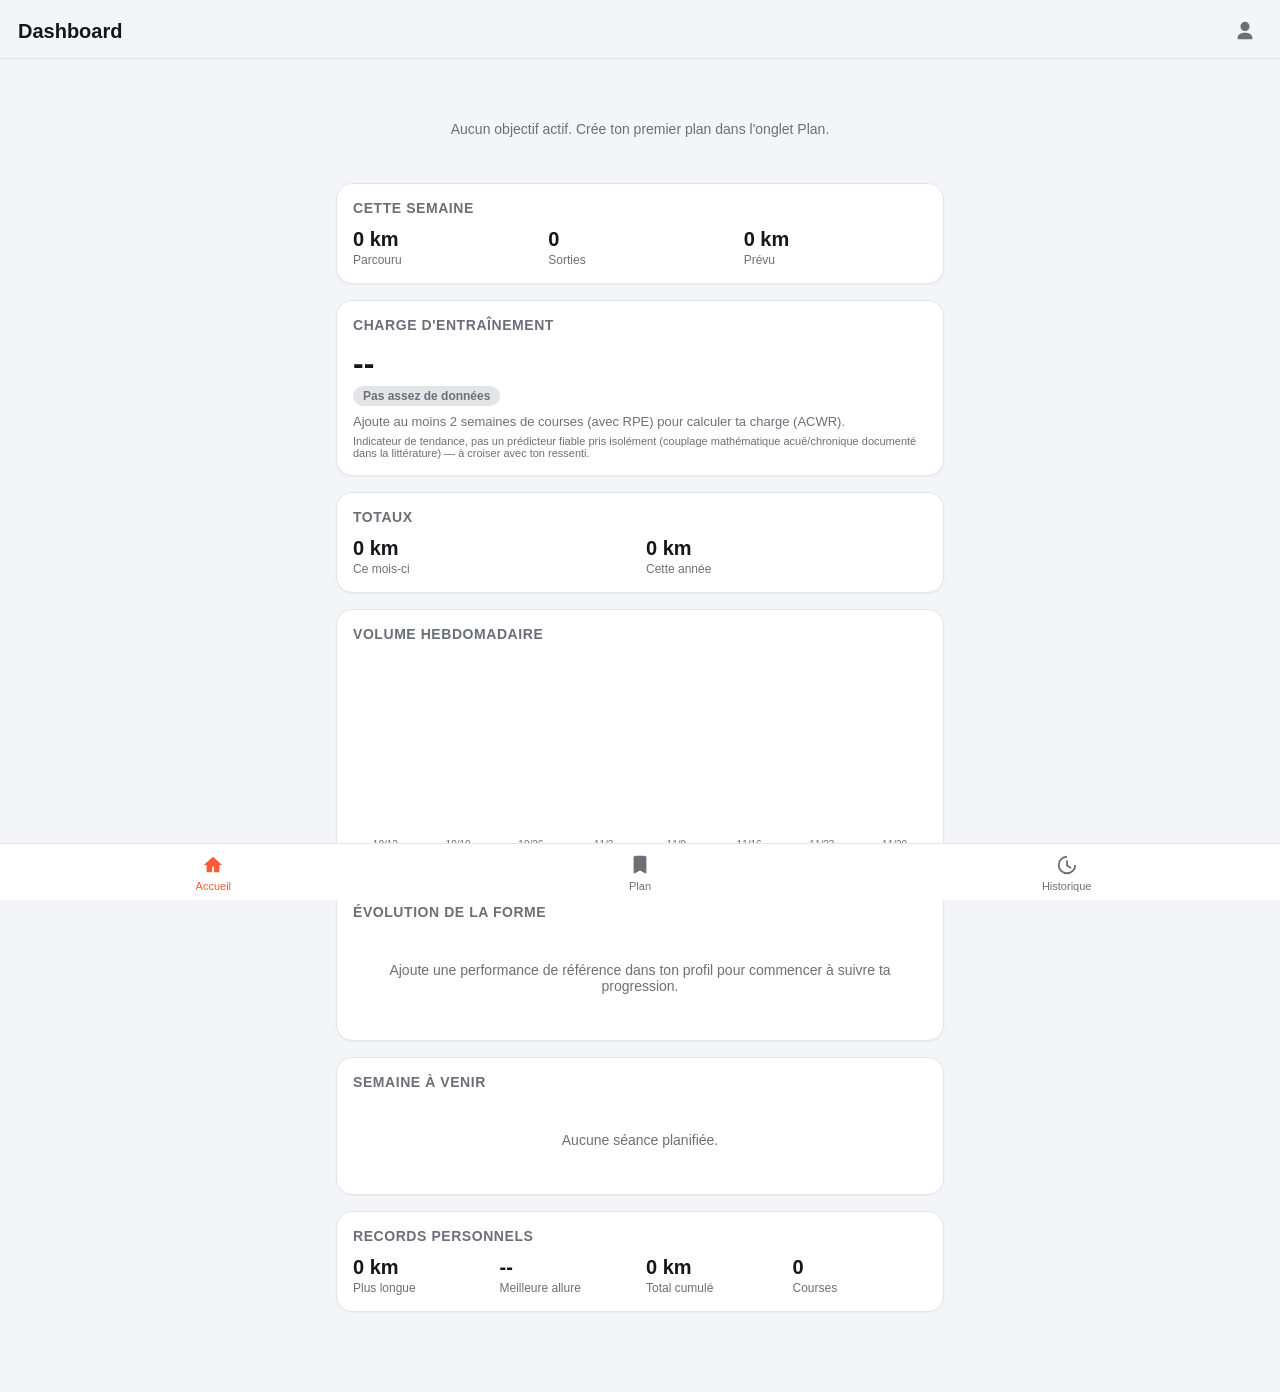
==== commit 99fc6b68: "Replace the VMA/%VMA-table pace engine with Daniels' VDOT model Implements the new sourced methodolo" ====
--- a/running/index.html
+++ b/running/index.html
@@ -238,20 +238,24 @@
 <dialog id="dlg-profile">
   <form method="dialog" id="form-profile" class="dlg-form">
     <h2>Mon profil coureur</h2>
-    <p class="dlg-hint">Ta VMA (vitesse maximale aérobie) sert de base au calcul de toutes tes allures d'entraînement. Renseigne-la directement si tu la connais, sinon indique une performance récente pour l'estimer.</p>
-    <label>VMA connue (km/h, optionnel)
-      <input type="number" id="profile-vma" min="0" step="0.1" placeholder="Ex: 16.5">
-    </label>
-    <p class="dlg-hint">Performance récente (utilisée si la VMA n'est pas renseignée directement)</p>
-    <label>Distance (km)
-      <input type="number" id="perf-distance" min="0" step="any" placeholder="Ex: 10">
-    </label>
-    <label>Temps
-      <input type="text" id="perf-time" placeholder="hh:mm:ss ou mm:ss">
-    </label>
-    <label>Date de la performance
-      <input type="date" id="perf-date">
-    </label>
+    <p class="dlg-hint">Ton VDOT (indice de capacité aérobie, modèle Daniels) sert de base au calcul de toutes tes allures d'entraînement (zones E/M/T/I/R). Il est estimé depuis tes performances de référence ci-dessous ; renseigne-le directement seulement si tu le connais déjà (calculateur externe).</p>
+    <label>VDOT connu (optionnel, avancé)
+      <input type="number" id="profile-vma" min="0" step="0.1" placeholder="Ex: 45">
+    </label>
+    <p class="dlg-hint">Performances de référence entre 1,5 et 50km, effort maximal (utilisées si le VDOT n'est pas renseigné directement). Ajoutes-en plusieurs sur des distances différentes (1km, 5km, 10km...) pour un calcul plus précis — idéalement de moins de 6 semaines, à retester à cette fréquence.</p>
+    <div id="perf-list"></div>
+    <div class="field-group perf-add-row">
+      <label>Distance (km)
+        <input type="number" id="perf-add-distance" min="0" step="any" placeholder="Ex: 10">
+      </label>
+      <label>Temps
+        <input type="text" id="perf-add-time" placeholder="hh:mm:ss ou mm:ss">
+      </label>
+      <label>Date
+        <input type="date" id="perf-add-date">
+      </label>
+      <button type="button" class="btn btn-ghost btn-small" id="btn-add-perf">+ Ajouter cette performance</button>
+    </div>
     <label>Plus longue sortie actuelle (km)
       <input type="number" id="profile-long-run" min="0" step="any" placeholder="Ex: 12">
     </label>
@@ -266,6 +270,10 @@
         <option value="confirme">Confirmé</option>
       </select>
     </label>
+    <label>Poids corporel (kg, optionnel)
+      <input type="number" id="profile-bodyweight" min="0" step="any" placeholder="Ex: 65">
+    </label>
+    <p class="dlg-hint">Utilisé uniquement pour les repères nutrition ci-dessous (ISSN) — glucides/protéines/lipides par jour.</p>
 
     <div id="vma-preview" class="zones-grid"></div>
 
--- a/running/css/style.css
+++ b/running/css/style.css
@@ -626,6 +626,45 @@
   gap: 12px;
 }
 
+.perf-add-row {
+  background: var(--bg);
+  border: 1px solid var(--border);
+  border-radius: 10px;
+  padding: 12px;
+  gap: 10px;
+}
+
+#perf-list {
+  display: flex;
+  flex-direction: column;
+  gap: 6px;
+}
+
+.perf-item {
+  display: flex;
+  align-items: center;
+  justify-content: space-between;
+  gap: 8px;
+  background: var(--bg);
+  border: 1px solid var(--border);
+  border-radius: 10px;
+  padding: 8px 10px;
+  font-size: 13px;
+}
+
+.perf-item .perf-info { color: var(--text); }
+.perf-item .perf-date { color: var(--text-muted); font-size: 12px; margin-left: 6px; }
+
+.perf-item .btn-remove-perf {
+  background: none;
+  border: none;
+  color: var(--text-muted);
+  cursor: pointer;
+  font-size: 16px;
+  line-height: 1;
+  padding: 4px 6px;
+}
+
 .zones-grid {
   display: flex;
   flex-direction: column;
